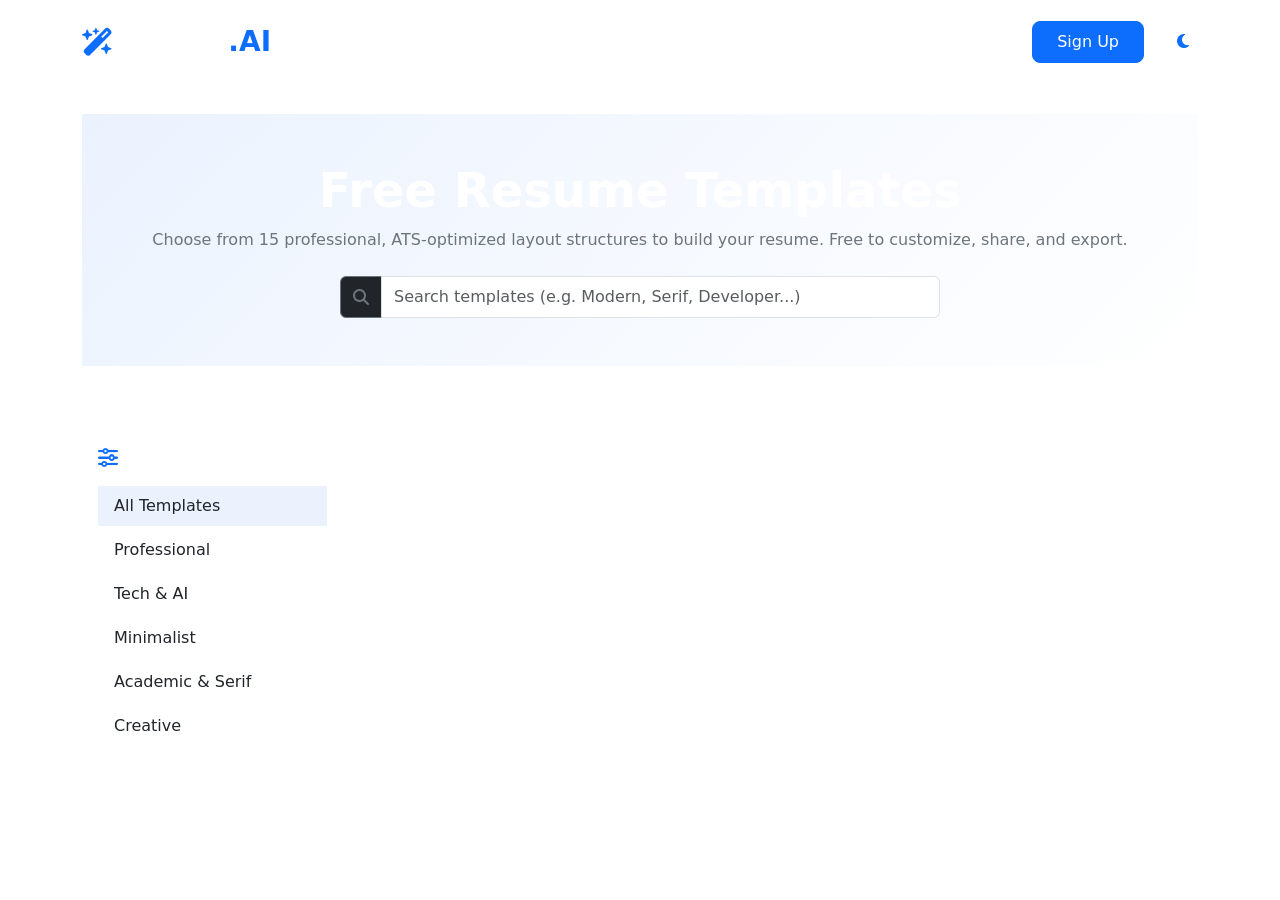
==== frontend/templates.html @ 03300890 "Feature: Implement dedicated Canva-style premium templates exploration directory page" ====
<!DOCTYPE html>
<html lang="en">
<head>
    <meta charset="UTF-8">
    <meta name="viewport" content="width=device-width, initial-scale=1.0">
    <title>Resum.AI - Premium Resume Templates Directory</title>
    <!-- Bootstrap 5 -->
    <link href="https://cdn.jsdelivr.net/npm/bootstrap@5.3.0/dist/css/bootstrap.min.css" rel="stylesheet">
    <!-- Font Awesome -->
    <link href="https://cdnjs.cloudflare.com/ajax/libs/font-awesome/6.4.0/css/all.min.css" rel="stylesheet">
    <!-- AOS Animation Library -->
    <link href="https://unpkg.com/aos@2.3.1/dist/aos.css" rel="stylesheet">
    <!-- Google Fonts -->
    <link href="https://fonts.googleapis.com/css2?family=Inter:wght@300;400;500;600;700&family=Outfit:wght@300;400;500;600;700&display=swap" rel="stylesheet">
    <!-- Custom CSS -->
    <link href="/css/main.css" rel="stylesheet">
    <style>
        body {
            padding-top: 90px;
        }
        .filter-badge {
            cursor: pointer;
            transition: all var(--transition-fast);
        }
        .filter-badge.active {
            background-color: var(--primary-color) !important;
            color: white !important;
            box-shadow: 0 0 10px rgba(59, 130, 246, 0.4);
        }
        .template-preview-mockup {
            height: 220px;
            background: linear-gradient(135deg, rgba(255,255,255,0.05) 0%, rgba(255,255,255,0.01) 100%);
            display: flex;
            align-items: center;
            justify-content: center;
            transition: all var(--transition-medium);
        }
        .template-card:hover .template-preview-mockup {
            background: linear-gradient(135deg, rgba(59,130,246,0.15) 0%, rgba(255,255,255,0.02) 100%);
        }
        .sidebar-links .nav-link {
            color: var(--text-secondary);
            border-radius: var(--radius-sm);
            transition: all var(--transition-fast);
        }
        .sidebar-links .nav-link:hover, .sidebar-links .nav-link.active {
            background: rgba(59, 130, 246, 0.1);
            color: var(--primary-color);
        }
    </style>
</head>
<body>

    <!-- Glassmorphic Navbar -->
    <nav class="glass-nav navbar navbar-expand-lg navbar-dark py-3 fixed-top">
        <div class="container">
            <a class="navbar-brand d-flex align-items-center fw-bold fs-3 text-primary" href="/">
                <i class="fa-solid fa-wand-magic-sparkles me-2"></i>
                <span class="text-white-50">Resum</span><span class="text-primary">.AI</span>
            </a>
            <button class="navbar-toggler border-0" type="button" data-bs-toggle="collapse" data-bs-target="#navbarNav">
                <span class="navbar-toggler-icon"></span>
            </button>
            <div class="collapse navbar-collapse" id="navbarNav">
                <ul class="navbar-nav ms-auto align-items-center gap-3">
                    <li class="nav-item"><a class="nav-link active" href="/templates">Templates</a></li>
                    <li class="nav-item"><a class="nav-link" href="/#features">Features</a></li>
                    <li class="nav-item"><a class="nav-link" href="/#pricing">Pricing</a></li>
                    
                    <!-- Guest View Controls -->
                    <span id="nav-guest-items" class="d-flex align-items-center gap-3">
                        <li class="nav-item"><a class="nav-link" href="/auth">Log In</a></li>
                        <li class="nav-item"><a class="btn btn-primary px-4 py-2 rounded-3" href="/auth?register=true">Sign Up</a></li>
                    </span>
                    
                    <!-- User View Controls -->
                    <span id="nav-user-items" class="d-flex align-items-center gap-3 d-none">
                        <li class="nav-item"><a class="nav-link" href="/dashboard"><i class="fa-solid fa-gauge me-1"></i>Dashboard</a></li>
                        <li class="nav-item d-none" id="nav-admin-btn"><a class="nav-link text-warning" href="/admin"><i class="fa-solid fa-lock me-1"></i>Admin</a></li>
                        <li class="nav-item text-white-50 small">Hi, <span id="nav-user-name" class="fw-bold text-white">User</span></li>
                        <li class="nav-item"><button onclick="logout()" class="btn btn-glass-danger btn-sm px-3"><i class="fa-solid fa-arrow-right-from-bracket"></i></button></li>
                    </span>
                    
                    <li class="nav-item ms-2">
                        <button class="btn btn-link theme-toggle-btn p-2" aria-label="Toggle Theme">
                            <i class="fa-solid fa-moon text-primary"></i>
                        </button>
                    </li>
                </ul>
            </div>
        </div>
    </nav>

    <!-- Canva-style Directory Headers -->
    <div class="container py-4">
        <div class="glass-card p-5 mb-4 text-center animate-fade-in" style="background: linear-gradient(135deg, rgba(59,130,246,0.1) 0%, rgba(255,255,255,0.03) 100%);">
            <h1 class="display-5 fw-bold text-white mb-2">Free Resume Templates</h1>
            <p class="text-secondary max-width-600 mx-auto mb-4">Choose from 15 professional, ATS-optimized layout structures to build your resume. Free to customize, share, and export.</p>
            
            <!-- Search bar -->
            <div class="input-group max-width-600 mx-auto" style="max-width: 600px;">
                <span class="input-group-text bg-dark border-secondary text-secondary"><i class="fa-solid fa-magnifying-glass"></i></span>
                <input type="text" id="template-search" class="form-control form-control-glass py-2" placeholder="Search templates (e.g. Modern, Serif, Developer...)" onkeyup="filterTemplates()">
            </div>
        </div>
    </div>

    <!-- Main templates directory body -->
    <div class="container py-3">
        <div class="row g-4">
            <!-- Sidebar Navigation Categories -->
            <div class="col-md-3">
                <div class="glass-card p-3 sticky-top" style="top: 110px;">
                    <h5 class="fw-bold mb-3 text-white"><i class="fa-solid fa-sliders text-primary me-2"></i>Categories</h5>
                    <ul class="nav flex-column sidebar-links gap-1">
                        <li class="nav-item"><a class="nav-link active" href="#" onclick="filterCategory('all', event)">All Templates</a></li>
                        <li class="nav-item"><a class="nav-link" href="#" onclick="filterCategory('professional', event)">Professional</a></li>
                        <li class="nav-item"><a class="nav-link" href="#" onclick="filterCategory('tech', event)">Tech & AI</a></li>
                        <li class="nav-item"><a class="nav-link" href="#" onclick="filterCategory('minimalist', event)">Minimalist</a></li>
                        <li class="nav-item"><a class="nav-link" href="#" onclick="filterCategory('academic', event)">Academic & Serif</a></li>
                        <li class="nav-item"><a class="nav-link" href="#" onclick="filterCategory('creative', event)">Creative</a></li>
                    </ul>
                </div>
            </div>

            <!-- Templates Grid list -->
            <div class="col-md-9">
                <div class="row g-4" id="templates-directory-grid">
                    <!-- Javascript injected template cards -->
                </div>
            </div>
        </div>
    </div>

    <!-- Canva-style Preview Modal Overlay -->
    <div class="modal fade" id="canvaPreviewModal" tabindex="-1" aria-hidden="true">
        <div class="modal-dialog modal-dialog-centered modal-lg">
            <div class="modal-content modal-glass">
                <div class="modal-header">
                    <h5 class="modal-title fw-bold text-white"><i class="fa-solid fa-eye text-primary me-2"></i>Template Preview</h5>
                    <button type="button" class="btn-close btn-close-white" data-bs-dismiss="modal" aria-label="Close"></button>
                </div>
                <div class="modal-body p-4">
                    <div class="row g-4">
                        <div class="col-md-6 text-center">
                            <!-- Large preview container icon -->
                            <div class="bg-secondary bg-opacity-10 border border-secondary rounded p-5 h-100 d-flex flex-column align-items-center justify-content-center" style="min-height: 280px;">
                                <i id="preview-modal-icon" class="fa-solid fa-file-invoice text-primary display-1 mb-3"></i>
                                <span class="badge bg-secondary">A4 Layout Matrix</span>
                            </div>
                        </div>
                        <div class="col-md-6 d-flex flex-column justify-content-between">
                            <div>
                                <h3 id="preview-modal-title" class="fw-bold text-white mb-2">Modern Minimal</h3>
                                <div class="mb-3">
                                    <span class="badge bg-primary px-3 py-2 text-capitalize" id="preview-modal-category">Professional</span>
                                    <span class="badge bg-success px-3 py-2"><i class="fa-solid fa-circle-check me-1"></i>ATS Friendly</span>
                                </div>
                                <p id="preview-modal-desc" class="text-secondary small mb-4">Clean grid, bold title blocks. Highly recommended for Tech and Sales roles.</p>
                                
                                <h6 class="fw-bold text-white mb-2">Key Layout Strengths:</h6>
                                <ul class="small text-secondary ps-3 mb-4">
                                    <li>Machine-readable column order</li>
                                    <li>Flexible font-size scaling controls</li>
                                    <li>Custom accent color highlights</li>
                                    <li>Optimized section spacing layouts</li>
                                </ul>
                            </div>
                            
                            <button id="preview-modal-use-btn" class="btn btn-primary py-3 fw-bold w-100 rounded-3">
                                <i class="fa-solid fa-pen-to-square me-2"></i>Customize this Template
                            </button>
                        </div>
                    </div>
                </div>
            </div>
        </div>
    </div>

    <!-- Bootstrap 5 Bundle JS -->
    <script src="https://cdn.jsdelivr.net/npm/bootstrap@5.3.0/dist/js/bootstrap.bundle.min.js"></script>
    <!-- AOS Animations -->
    <script src="https://unpkg.com/aos@2.3.1/dist/aos.js"></script>
    <script>
        AOS.init({ duration: 800, once: true });
    </script>
    <!-- Code scripts -->
    <script src="/js/config.js"></script>
    <script src="/js/main.js"></script>
    <script src="/js/templates_directory.js"></script>
</body>
</html>
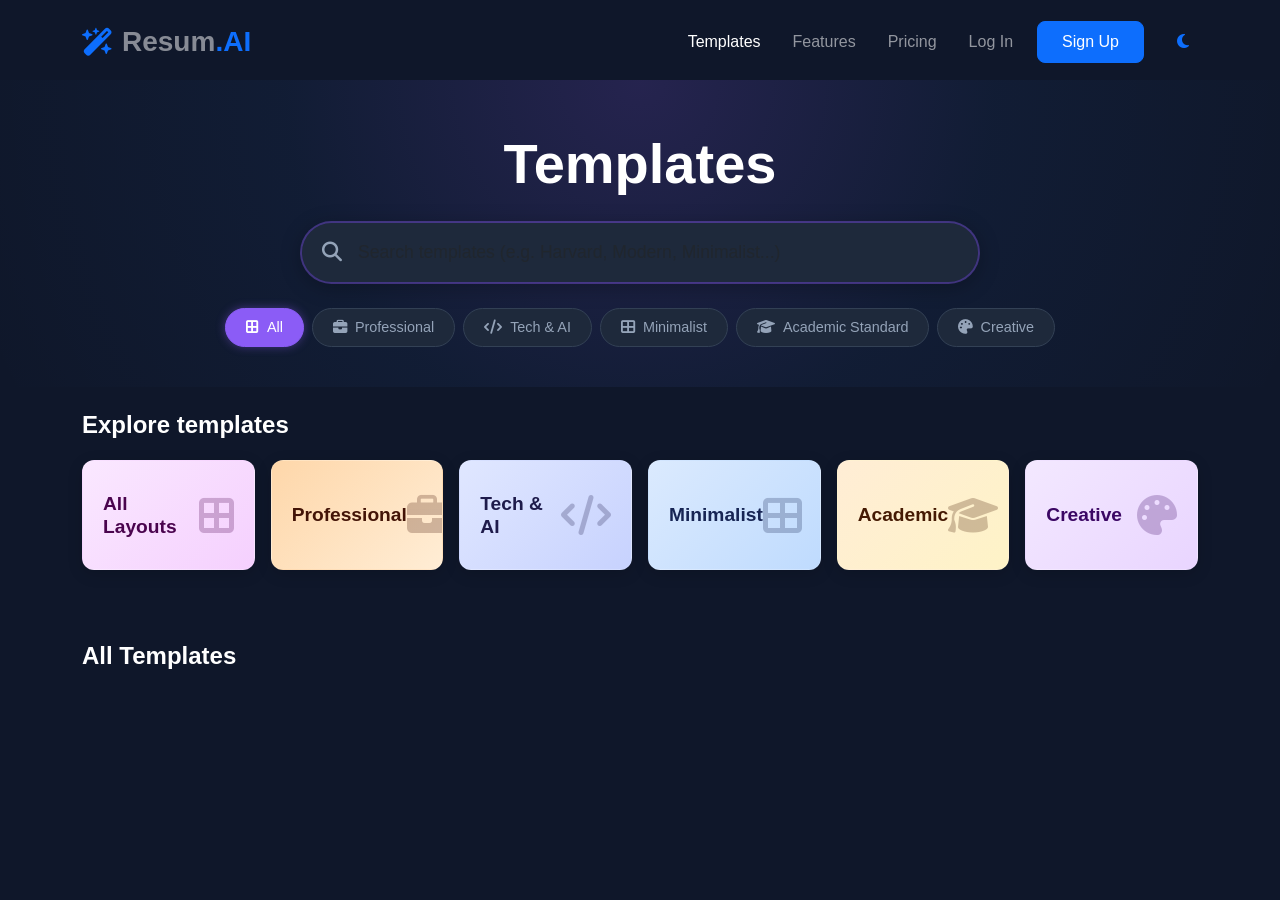
==== commit 89a8979b: "UI: Redesign templates explorer directory to mirror Canva layouts and color schemes" ====
--- a/frontend/templates.html
+++ b/frontend/templates.html
@@ -3,7 +3,7 @@
 <head>
     <meta charset="UTF-8">
     <meta name="viewport" content="width=device-width, initial-scale=1.0">
-    <title>Resum.AI - Premium Resume Templates Directory</title>
+    <title>Templates - Resum.AI</title>
     <!-- Bootstrap 5 -->
     <link href="https://cdn.jsdelivr.net/npm/bootstrap@5.3.0/dist/css/bootstrap.min.css" rel="stylesheet">
     <!-- Font Awesome -->
@@ -16,36 +16,176 @@
     <link href="/css/main.css" rel="stylesheet">
     <style>
         body {
-            padding-top: 90px;
-        }
-        .filter-badge {
+            padding-top: 80px;
+            background-color: #0f172a;
+            color: #f8fafc;
+            font-family: 'Inter', sans-serif;
+        }
+        
+        /* Canva-style Top Gradient Header */
+        .canva-header-bg {
+            background: radial-gradient(circle at top, rgba(139, 92, 246, 0.18) 0%, rgba(59, 130, 246, 0.05) 50%, transparent 100%);
+            padding: 50px 0 40px 0;
+            text-align: center;
+        }
+        
+        .canva-title {
+            font-family: 'Outfit', sans-serif;
+            font-size: 3.5rem;
+            font-weight: 700;
+            color: #ffffff;
+            margin-bottom: 24px;
+        }
+
+        /* Rounded Search Bar exactly like Canva */
+        .canva-search-container {
+            max-width: 680px;
+            margin: 0 auto;
+            position: relative;
+        }
+        .canva-search-bar {
+            background-color: #1e293b !important;
+            border: 2px solid rgba(139, 92, 246, 0.4) !important;
+            border-radius: 50px !important;
+            color: #ffffff !important;
+            padding: 16px 24px 16px 56px !important;
+            font-size: 1.1rem;
+            transition: all var(--transition-fast);
+            box-shadow: 0 4px 20px rgba(0, 0, 0, 0.25) !important;
+        }
+        .canva-search-bar:focus {
+            border-color: #8b5cf6 !important;
+            box-shadow: 0 0 15px rgba(139, 92, 246, 0.3) !important;
+        }
+        .canva-search-icon {
+            position: absolute;
+            left: 22px;
+            top: 50%;
+            transform: translateY(-50%);
+            color: #94a3b8;
+            font-size: 1.25rem;
+            pointer-events: none;
+            z-index: 10;
+        }
+
+        /* Canva rounded pill buttons */
+        .canva-pill {
+            background: #1e293b;
+            border: 1px solid #334155;
+            color: #94a3b8;
+            border-radius: 50px;
+            padding: 8px 20px;
+            font-size: 0.9rem;
+            font-weight: 500;
+            transition: all var(--transition-fast);
+            display: inline-flex;
+            align-items: center;
+            gap: 8px;
+        }
+        .canva-pill:hover {
+            border-color: #475569;
+            color: #ffffff;
+            background: #334155;
+        }
+        .canva-pill.active {
+            background: #8b5cf6 !important;
+            border-color: #8b5cf6 !important;
+            color: #ffffff !important;
+            box-shadow: 0 0 10px rgba(139, 92, 246, 0.4);
+        }
+
+        /* Canva "Explore templates" horizontal gradient cards */
+        .explore-title {
+            font-size: 1.5rem;
+            font-weight: 700;
+            color: #ffffff;
+            margin-bottom: 20px;
+        }
+        
+        .canva-cat-card {
+            border-radius: 12px;
+            padding: 20px;
+            height: 110px;
+            display: flex;
+            align-items: center;
+            justify-content: space-between;
+            color: #ffffff;
+            text-decoration: none;
+            transition: all var(--transition-medium);
             cursor: pointer;
-            transition: all var(--transition-fast);
-        }
-        .filter-badge.active {
-            background-color: var(--primary-color) !important;
-            color: white !important;
-            box-shadow: 0 0 10px rgba(59, 130, 246, 0.4);
-        }
-        .template-preview-mockup {
-            height: 220px;
-            background: linear-gradient(135deg, rgba(255,255,255,0.05) 0%, rgba(255,255,255,0.01) 100%);
+            box-shadow: 0 4px 15px rgba(0,0,0,0.15);
+            border: 1px solid rgba(255,255,255,0.05);
+            overflow: hidden;
+            position: relative;
+        }
+        .canva-cat-card:hover {
+            transform: translateY(-4px);
+            box-shadow: 0 8px 25px rgba(0,0,0,0.25);
+        }
+        .canva-cat-card h5 {
+            font-size: 1.2rem;
+            font-weight: 700;
+            margin-bottom: 0;
+            z-index: 2;
+        }
+        .canva-cat-card i {
+            font-size: 2.5rem;
+            opacity: 0.25;
+            transition: all var(--transition-medium);
+            z-index: 1;
+        }
+        .canva-cat-card:hover i {
+            opacity: 0.5;
+            transform: scale(1.1);
+        }
+        
+        /* Gradients matching Canva screenshot style */
+        .grad-professional { background: linear-gradient(135deg, #fed7aa 0%, #ffedd5 100%); color: #431407 !important; }
+        .grad-professional i { color: #431407; }
+        
+        .grad-tech { background: linear-gradient(135deg, #e0e7ff 0%, #c7d2fe 100%); color: #1e1b4b !important; }
+        .grad-tech i { color: #1e1b4b; }
+        
+        .grad-minimalist { background: linear-gradient(135deg, #dbeafe 0%, #bfdbfe 100%); color: #172554 !important; }
+        .grad-minimalist i { color: #172554; }
+        
+        .grad-academic { background: linear-gradient(135deg, #ffedd5 0%, #fef3c7 100%); color: #451a03 !important; }
+        .grad-academic i { color: #451a03; }
+        
+        .grad-creative { background: linear-gradient(135deg, #f3e8ff 0%, #e9d5ff 100%); color: #3b0764 !important; }
+        .grad-creative i { color: #3b076 purple; }
+
+        .grad-all { background: linear-gradient(135deg, #fae8ff 0%, #f5d0fe 100%); color: #4a044e !important; }
+        .grad-all i { color: #4a044e; }
+
+        /* Premium Template Cards grid */
+        .canva-grid-card {
+            background-color: #1e293b;
+            border: 1px solid #334155;
+            border-radius: 12px;
+            overflow: hidden;
+            transition: all var(--transition-medium);
+            height: 100%;
+            display: flex;
+            flex-column: column;
+            justify-content: space-between;
+        }
+        .canva-grid-card:hover {
+            transform: translateY(-6px);
+            border-color: #475569;
+            box-shadow: 0 10px 30px rgba(0,0,0,0.3);
+        }
+        .canva-preview-holder {
+            height: 200px;
+            background: linear-gradient(135deg, rgba(255,255,255,0.03) 0%, rgba(255,255,255,0.01) 100%);
             display: flex;
             align-items: center;
             justify-content: center;
-            transition: all var(--transition-medium);
-        }
-        .template-card:hover .template-preview-mockup {
-            background: linear-gradient(135deg, rgba(59,130,246,0.15) 0%, rgba(255,255,255,0.02) 100%);
-        }
-        .sidebar-links .nav-link {
-            color: var(--text-secondary);
-            border-radius: var(--radius-sm);
-            transition: all var(--transition-fast);
-        }
-        .sidebar-links .nav-link:hover, .sidebar-links .nav-link.active {
-            background: rgba(59, 130, 246, 0.1);
-            color: var(--primary-color);
+            border-bottom: 1px solid #334155;
+            position: relative;
+        }
+        .canva-grid-card:hover .canva-preview-holder {
+            background: linear-gradient(135deg, rgba(139,92,246,0.1) 0%, rgba(255,255,255,0.01) 100%);
         }
     </style>
 </head>
@@ -91,62 +231,107 @@
         </div>
     </nav>
 
-    <!-- Canva-style Directory Headers -->
+    <!-- Canva Radial Header -->
+    <div class="canva-header-bg">
+        <div class="container">
+            <h1 class="canva-title">Templates</h1>
+            
+            <!-- Canva Centered Search bar -->
+            <div class="canva-search-container mb-4">
+                <i class="fa-solid fa-magnifying-glass canva-search-icon"></i>
+                <input type="text" id="template-search" class="form-control canva-search-bar" placeholder="Search templates (e.g. Harvard, Modern, Minimalist...)" onkeyup="filterTemplates()">
+            </div>
+            
+            <!-- Canva pill buttons -->
+            <div class="d-flex justify-content-center flex-wrap gap-2 mt-4" id="pills-container">
+                <button onclick="filterCategory('all', event)" class="canva-pill active" id="pill-all">
+                    <i class="fa-solid fa-border-all"></i>All
+                </button>
+                <button onclick="filterCategory('professional', event)" class="canva-pill" id="pill-professional">
+                    <i class="fa-solid fa-briefcase"></i>Professional
+                </button>
+                <button onclick="filterCategory('tech', event)" class="canva-pill" id="pill-tech">
+                    <i class="fa-solid fa-code"></i>Tech & AI
+                </button>
+                <button onclick="filterCategory('minimalist', event)" class="canva-pill" id="pill-minimalist">
+                    <i class="fa-solid fa-table-cells-large"></i>Minimalist
+                </button>
+                <button onclick="filterCategory('academic', event)" class="canva-pill" id="pill-academic">
+                    <i class="fa-solid fa-graduation-cap"></i>Academic Standard
+                </button>
+                <button onclick="filterCategory('creative', event)" class="canva-pill" id="pill-creative">
+                    <i class="fa-solid fa-palette"></i>Creative
+                </button>
+            </div>
+        </div>
+    </div>
+
+    <!-- Explore Templates Section -->
     <div class="container py-4">
-        <div class="glass-card p-5 mb-4 text-center animate-fade-in" style="background: linear-gradient(135deg, rgba(59,130,246,0.1) 0%, rgba(255,255,255,0.03) 100%);">
-            <h1 class="display-5 fw-bold text-white mb-2">Free Resume Templates</h1>
-            <p class="text-secondary max-width-600 mx-auto mb-4">Choose from 15 professional, ATS-optimized layout structures to build your resume. Free to customize, share, and export.</p>
-            
-            <!-- Search bar -->
-            <div class="input-group max-width-600 mx-auto" style="max-width: 600px;">
-                <span class="input-group-text bg-dark border-secondary text-secondary"><i class="fa-solid fa-magnifying-glass"></i></span>
-                <input type="text" id="template-search" class="form-control form-control-glass py-2" placeholder="Search templates (e.g. Modern, Serif, Developer...)" onkeyup="filterTemplates()">
+        <h4 class="explore-title">Explore templates</h4>
+        <div class="row g-3">
+            <!-- Grid category links with Canva-styled gradients -->
+            <div class="col-6 col-md-4 col-lg-2">
+                <div onclick="filterCategory('all', event)" class="canva-cat-card grad-all">
+                    <h5>All Layouts</h5>
+                    <i class="fa-solid fa-border-all"></i>
+                </div>
+            </div>
+            <div class="col-6 col-md-4 col-lg-2">
+                <div onclick="filterCategory('professional', event)" class="canva-cat-card grad-professional">
+                    <h5>Professional</h5>
+                    <i class="fa-solid fa-briefcase"></i>
+                </div>
+            </div>
+            <div class="col-6 col-md-4 col-lg-2">
+                <div onclick="filterCategory('tech', event)" class="canva-cat-card grad-tech">
+                    <h5>Tech & AI</h5>
+                    <i class="fa-solid fa-code"></i>
+                </div>
+            </div>
+            <div class="col-6 col-md-4 col-lg-2">
+                <div onclick="filterCategory('minimalist', event)" class="canva-cat-card grad-minimalist">
+                    <h5>Minimalist</h5>
+                    <i class="fa-solid fa-table-cells-large"></i>
+                </div>
+            </div>
+            <div class="col-6 col-md-4 col-lg-2">
+                <div onclick="filterCategory('academic', event)" class="canva-cat-card grad-academic">
+                    <h5>Academic</h5>
+                    <i class="fa-solid fa-graduation-cap"></i>
+                </div>
+            </div>
+            <div class="col-6 col-md-4 col-lg-2">
+                <div onclick="filterCategory('creative', event)" class="canva-cat-card grad-creative">
+                    <h5>Creative</h5>
+                    <i class="fa-solid fa-palette"></i>
+                </div>
             </div>
         </div>
     </div>
 
-    <!-- Main templates directory body -->
-    <div class="container py-3">
-        <div class="row g-4">
-            <!-- Sidebar Navigation Categories -->
-            <div class="col-md-3">
-                <div class="glass-card p-3 sticky-top" style="top: 110px;">
-                    <h5 class="fw-bold mb-3 text-white"><i class="fa-solid fa-sliders text-primary me-2"></i>Categories</h5>
-                    <ul class="nav flex-column sidebar-links gap-1">
-                        <li class="nav-item"><a class="nav-link active" href="#" onclick="filterCategory('all', event)">All Templates</a></li>
-                        <li class="nav-item"><a class="nav-link" href="#" onclick="filterCategory('professional', event)">Professional</a></li>
-                        <li class="nav-item"><a class="nav-link" href="#" onclick="filterCategory('tech', event)">Tech & AI</a></li>
-                        <li class="nav-item"><a class="nav-link" href="#" onclick="filterCategory('minimalist', event)">Minimalist</a></li>
-                        <li class="nav-item"><a class="nav-link" href="#" onclick="filterCategory('academic', event)">Academic & Serif</a></li>
-                        <li class="nav-item"><a class="nav-link" href="#" onclick="filterCategory('creative', event)">Creative</a></li>
-                    </ul>
-                </div>
-            </div>
-
-            <!-- Templates Grid list -->
-            <div class="col-md-9">
-                <div class="row g-4" id="templates-directory-grid">
-                    <!-- Javascript injected template cards -->
-                </div>
-            </div>
+    <!-- Template Listing Grid -->
+    <div class="container py-5">
+        <h4 class="explore-title" id="grid-list-heading">All Templates</h4>
+        <div class="row g-4" id="templates-directory-grid">
+            <!-- Injected dynamically by javascript -->
         </div>
     </div>
 
-    <!-- Canva-style Preview Modal Overlay -->
+    <!-- Canva Preview Modal Dialog -->
     <div class="modal fade" id="canvaPreviewModal" tabindex="-1" aria-hidden="true">
         <div class="modal-dialog modal-dialog-centered modal-lg">
             <div class="modal-content modal-glass">
                 <div class="modal-header">
-                    <h5 class="modal-title fw-bold text-white"><i class="fa-solid fa-eye text-primary me-2"></i>Template Preview</h5>
+                    <h5 class="modal-title fw-bold text-white"><i class="fa-solid fa-eye text-primary me-2"></i>Template Details</h5>
                     <button type="button" class="btn-close btn-close-white" data-bs-dismiss="modal" aria-label="Close"></button>
                 </div>
                 <div class="modal-body p-4">
                     <div class="row g-4">
                         <div class="col-md-6 text-center">
-                            <!-- Large preview container icon -->
                             <div class="bg-secondary bg-opacity-10 border border-secondary rounded p-5 h-100 d-flex flex-column align-items-center justify-content-center" style="min-height: 280px;">
                                 <i id="preview-modal-icon" class="fa-solid fa-file-invoice text-primary display-1 mb-3"></i>
-                                <span class="badge bg-secondary">A4 Layout Matrix</span>
+                                <span class="badge bg-secondary">A4 Print Standard</span>
                             </div>
                         </div>
                         <div class="col-md-6 d-flex flex-column justify-content-between">
@@ -154,16 +339,16 @@
                                 <h3 id="preview-modal-title" class="fw-bold text-white mb-2">Modern Minimal</h3>
                                 <div class="mb-3">
                                     <span class="badge bg-primary px-3 py-2 text-capitalize" id="preview-modal-category">Professional</span>
-                                    <span class="badge bg-success px-3 py-2"><i class="fa-solid fa-circle-check me-1"></i>ATS Friendly</span>
+                                    <span class="badge bg-success px-3 py-2"><i class="fa-solid fa-circle-check me-1"></i>ATS Optimized</span>
                                 </div>
                                 <p id="preview-modal-desc" class="text-secondary small mb-4">Clean grid, bold title blocks. Highly recommended for Tech and Sales roles.</p>
                                 
-                                <h6 class="fw-bold text-white mb-2">Key Layout Strengths:</h6>
+                                <h6 class="fw-bold text-white mb-2">Layout Strengths:</h6>
                                 <ul class="small text-secondary ps-3 mb-4">
-                                    <li>Machine-readable column order</li>
-                                    <li>Flexible font-size scaling controls</li>
-                                    <li>Custom accent color highlights</li>
-                                    <li>Optimized section spacing layouts</li>
+                                    <li>Double column spacing metrics</li>
+                                    <li>Custom color themes and font variables</li>
+                                    <li>100% compliant with standard recruit bots</li>
+                                    <li>Interactive layout drag reordering</li>
                                 </ul>
                             </div>
                             
